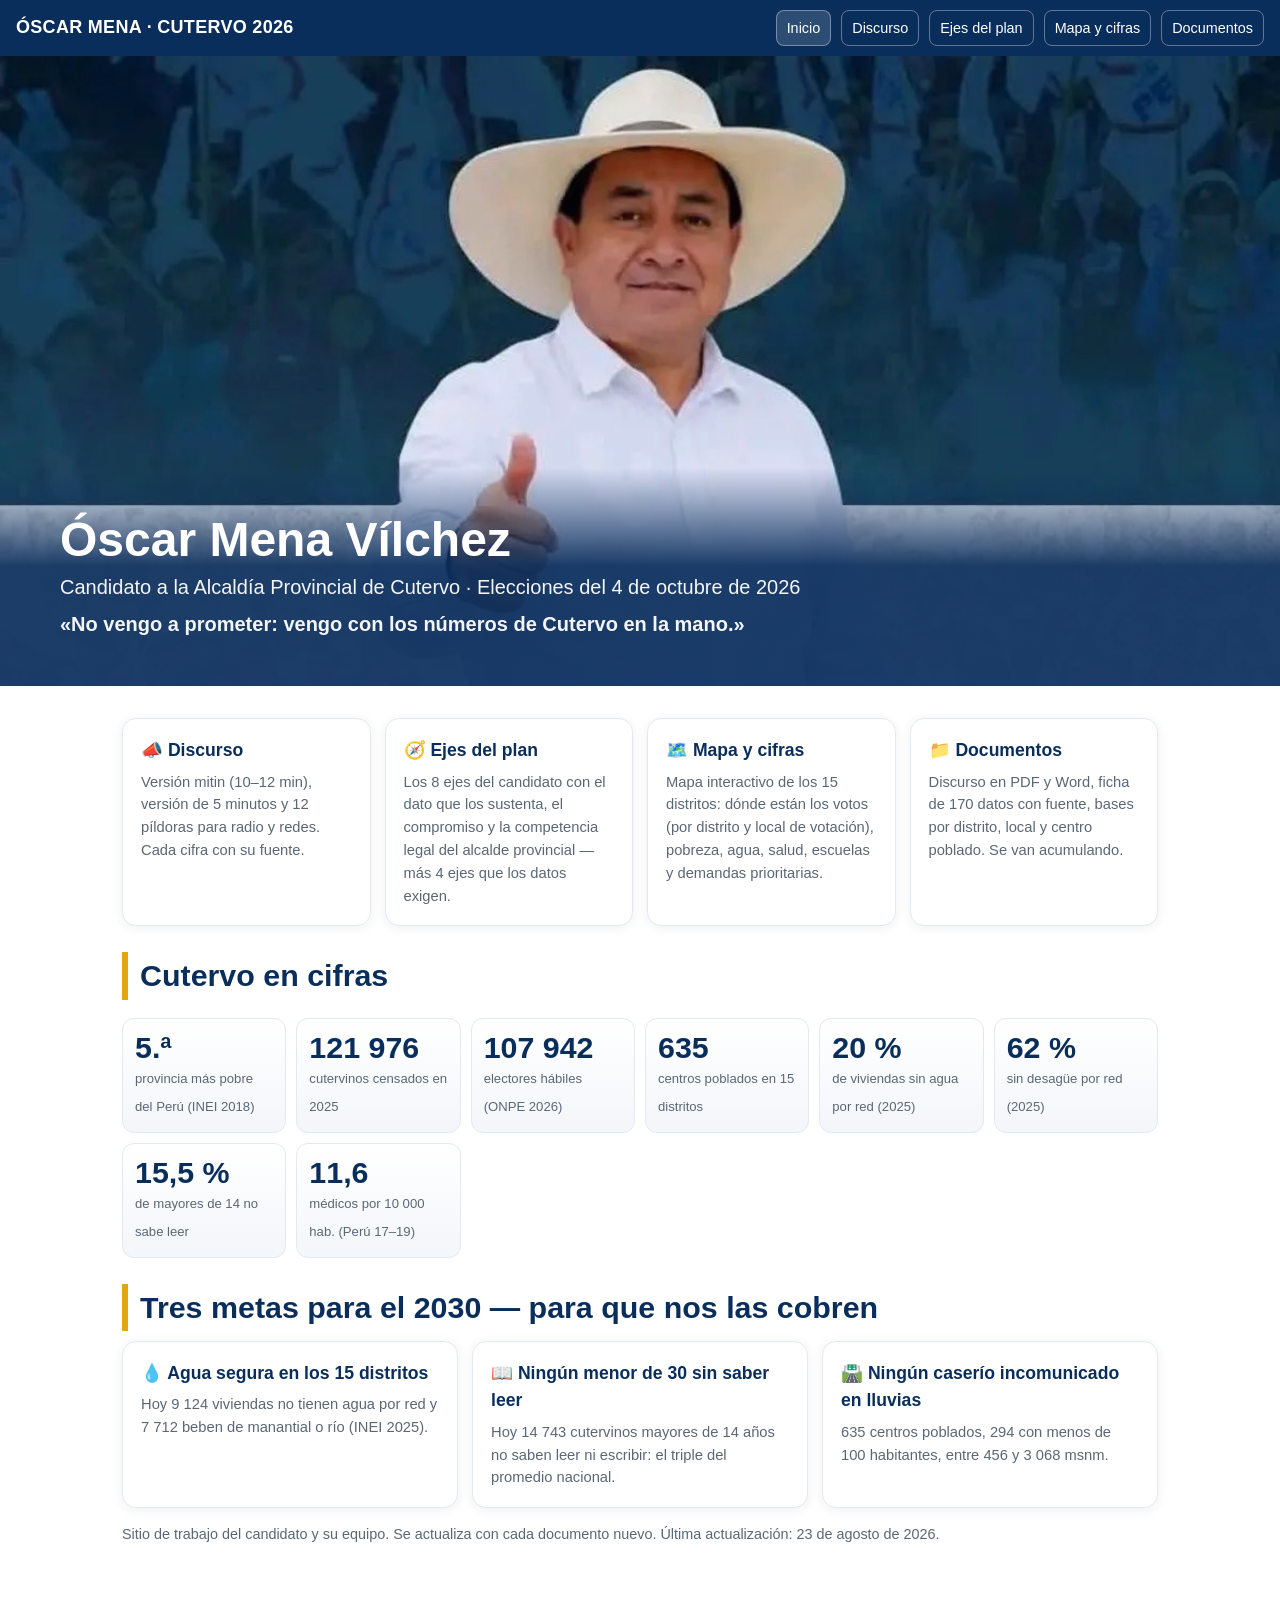
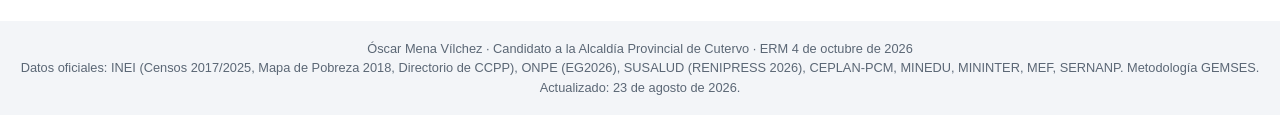
==== index.html @ 87666ab1 "Portal de campaña Óscar Mena · Cutervo 2026: discurso v1, ejes, mapa interactivo por distrito y loca" ====
<!DOCTYPE html><html lang="es"><head><meta charset="utf-8"><meta name="viewport" content="width=device-width, initial-scale=1">
<title>Óscar Mena Vílchez · Alcaldía Provincial de Cutervo 2026</title><meta name="description" content="Portal de campaña con discurso, ejes del plan, mapa interactivo y documentos con datos oficiales de Cutervo."><link rel="stylesheet" href="assets/estilo.css">
<meta property="og:title" content="Óscar Mena Vílchez · Alcaldía Provincial de Cutervo 2026"><meta property="og:image" content="img/oscar_mena_portada.jpg"></head><body><nav class="nav"><a class="brand" href="index.html">ÓSCAR MENA · CUTERVO 2026</a><a class="l on" href="index.html">Inicio</a><a class="l" href="discurso.html">Discurso</a><a class="l" href="ejes.html">Ejes del plan</a><a class="l" href="mapa.html">Mapa y cifras</a><a class="l" href="documentos.html">Documentos</a></nav><section class="hero"><img src="img/oscar_mena_portada.jpg" alt="Óscar Mena Vílchez"><div class="ov"><h1>Óscar Mena Vílchez</h1><p>Candidato a la Alcaldía Provincial de Cutervo · Elecciones del 4 de octubre de 2026</p><p><b>«No vengo a prometer: vengo con los números de Cutervo en la mano.»</b></p></div></section>
<div class="wrap">
<div class="cards">
<a class="card" href="discurso.html"><h3>📣 Discurso</h3><p>Versión mitin (10–12 min), versión de 5 minutos y 12 píldoras para radio y redes. Cada cifra con su fuente.</p></a>
<a class="card" href="ejes.html"><h3>🧭 Ejes del plan</h3><p>Los 8 ejes del candidato con el dato que los sustenta, el compromiso y la competencia legal del alcalde provincial — más 4 ejes que los datos exigen.</p></a>
<a class="card" href="mapa.html"><h3>🗺️ Mapa y cifras</h3><p>Mapa interactivo de los 15 distritos: dónde están los votos (por distrito y local de votación), pobreza, agua, salud, escuelas y demandas prioritarias.</p></a>
<a class="card" href="documentos.html"><h3>📁 Documentos</h3><p>Discurso en PDF y Word, ficha de 170 datos con fuente, bases por distrito, local y centro poblado. Se van acumulando.</p></a>
</div>
<h2 class="sec">Cutervo en cifras</h2>
<div class="kpis"><div class="kpi"><b>5.ª</b><small>provincia más pobre del Perú (INEI 2018)</small></div><div class="kpi"><b>121 976</b><small>cutervinos censados en 2025</small></div><div class="kpi"><b>107 942</b><small>electores hábiles (ONPE 2026)</small></div><div class="kpi"><b>635</b><small>centros poblados en 15 distritos</small></div><div class="kpi"><b>20 %</b><small>de viviendas sin agua por red (2025)</small></div><div class="kpi"><b>62 %</b><small>sin desagüe por red (2025)</small></div><div class="kpi"><b>15,5 %</b><small>de mayores de 14 no sabe leer</small></div><div class="kpi"><b>11,6</b><small>médicos por 10 000 hab. (Perú 17–19)</small></div></div>
<h2 class="sec">Tres metas para el 2030 — para que nos las cobren</h2>
<div class="cards">
<div class="card"><h3>💧 Agua segura en los 15 distritos</h3><p>Hoy 9 124 viviendas no tienen agua por red y 7 712 beben de manantial o río (INEI 2025).</p></div>
<div class="card"><h3>📖 Ningún menor de 30 sin saber leer</h3><p>Hoy 14 743 cutervinos mayores de 14 años no saben leer ni escribir: el triple del promedio nacional.</p></div>
<div class="card"><h3>🛣️ Ningún caserío incomunicado en lluvias</h3><p>635 centros poblados, 294 con menos de 100 habitantes, entre 456 y 3 068 msnm.</p></div>
</div>
<p style="color:var(--muted);font-size:.9rem">Sitio de trabajo del candidato y su equipo. Se actualiza con cada documento nuevo. Última actualización: 23 de agosto de 2026.</p>
</div>
<footer>Óscar Mena Vílchez · Candidato a la Alcaldía Provincial de Cutervo · ERM 4 de octubre de 2026<br>Datos oficiales: INEI (Censos 2017/2025, Mapa de Pobreza 2018, Directorio de CCPP), ONPE (EG2026), SUSALUD (RENIPRESS 2026), CEPLAN-PCM, MINEDU, MININTER, MEF, SERNANP. Metodología GEMSES. Actualizado: 23 de agosto de 2026.</footer></body></html>
---- assets/estilo.css ----
:root{--azul:#0a2e5c;--azul2:#124a8f;--teal:#12a5a5;--oro:#e0a80d;--rojo:#b3261e;--gris:#f3f5f8;--txt:#1b2430;--muted:#5b6775}
*{box-sizing:border-box}html{scroll-behavior:smooth}
body{margin:0;font-family:Segoe UI,Roboto,Helvetica,Arial,sans-serif;color:var(--txt);background:#fff;line-height:1.55;font-size:clamp(15px,1.05vw + 10px,18px)}
a{color:var(--azul2)}
.nav{position:sticky;top:0;z-index:20;background:var(--azul);color:#fff;display:flex;align-items:center;gap:10px;padding:10px 16px;flex-wrap:wrap}
.nav .brand{font-weight:800;letter-spacing:.3px;flex:1;min-width:160px;text-decoration:none;color:#fff}
.nav a.l{color:#fff;text-decoration:none;padding:6px 10px;border-radius:8px;font-size:.9rem;border:1px solid rgba(255,255,255,.35)}
.nav a.l.on,.nav a.l:hover{background:rgba(255,255,255,.15)}
.hero{position:relative;background:var(--azul);color:#fff;overflow:hidden}
.hero img{width:100%;max-height:70vh;object-fit:cover;object-position:top;display:block;opacity:.95}
.hero .ov{position:absolute;inset:auto 0 0 0;background:linear-gradient(180deg,rgba(10,46,92,0),rgba(10,46,92,.92) 45%);padding:clamp(18px,4vw,46px) clamp(16px,5vw,60px)}
.hero h1{margin:0;font-size:clamp(1.6rem,4.5vw,3rem);line-height:1.1}
.hero p{margin:6px 0 0;font-size:clamp(.95rem,1.8vw,1.25rem);opacity:.95}
.wrap{max-width:1100px;margin:0 auto;padding:clamp(14px,3vw,32px)}
.cards{display:grid;grid-template-columns:repeat(auto-fit,minmax(230px,1fr));gap:14px}
.card{background:#fff;border:1px solid #e3e9f1;border-radius:14px;padding:18px;box-shadow:0 2px 12px rgba(10,46,92,.07);text-decoration:none;color:var(--txt);display:block;transition:transform .15s}
.card:hover{transform:translateY(-2px)}
.card h3{margin:0 0 6px;color:var(--azul);font-size:1.1rem}
.card p{margin:0;color:var(--muted);font-size:.92rem}
.kpis{display:grid;grid-template-columns:repeat(auto-fit,minmax(150px,1fr));gap:10px;margin:18px 0}
.kpi{background:linear-gradient(180deg,#fff,#f3f6fa);border:1px solid #e3e9f1;border-radius:12px;padding:12px}
.kpi b{display:block;font-size:clamp(1.3rem,3vw,1.9rem);color:var(--azul);line-height:1.1}
.kpi small{color:var(--muted);font-size:.82rem}
h2.sec{color:var(--azul);font-size:clamp(1.3rem,2.6vw,1.9rem);margin:26px 0 10px;border-left:6px solid var(--oro);padding-left:12px}
.doc p{text-align:justify;margin:0 0 .9em}
.doc h2{color:var(--azul);margin-top:1.6em}
.doc h3{color:var(--azul2);font-size:1rem;margin:1.2em 0 .3em}
.doc blockquote{margin:0 0 1em;padding:8px 14px;border-left:4px solid var(--teal);background:var(--gris);color:var(--muted);font-size:.9rem}
.doc ol{padding-left:1.2em}.doc ol li{margin-bottom:.45em}
.doc .notes{font-size:.85rem;color:var(--muted)}
.btns{display:flex;gap:10px;flex-wrap:wrap;margin:10px 0 18px}
.btn{display:inline-block;background:var(--azul2);color:#fff;text-decoration:none;padding:9px 14px;border-radius:10px;font-weight:600;font-size:.92rem}
.btn.o{background:#fff;color:var(--azul2);border:2px solid var(--azul2)}
.btn.g{background:var(--oro);color:#1b2430}
footer{background:var(--gris);color:var(--muted);font-size:.8rem;padding:18px;text-align:center;margin-top:30px;line-height:1.5}
table.t{width:100%;border-collapse:collapse;font-size:.88rem}
table.t th,table.t td{padding:7px 8px;border-bottom:1px solid #e6eaf0;text-align:left;vertical-align:top}
table.t th{background:#f0f4f9;color:var(--azul)}
.tablewrap{overflow-x:auto;-webkit-overflow-scrolling:touch}
/* ejes */
.eje{scroll-margin-top:70px;border-radius:16px;padding:clamp(16px,3vw,30px);margin:14px 0;color:#fff;background:linear-gradient(135deg,var(--azul),var(--azul2));box-shadow:0 6px 22px rgba(10,46,92,.18)}
.eje.alt{background:linear-gradient(135deg,#0b6b6b,var(--teal))}
.eje.nuevo{background:linear-gradient(135deg,#6b4a00,var(--oro));color:#1b2430}
.eje .n{font-size:.85rem;opacity:.85;letter-spacing:2px;text-transform:uppercase}
.eje h2{margin:4px 0 10px;font-size:clamp(1.25rem,3vw,1.9rem);line-height:1.15}
.eje .grid{display:grid;grid-template-columns:repeat(auto-fit,minmax(240px,1fr));gap:12px}
.eje .box{background:rgba(255,255,255,.14);border-radius:12px;padding:12px}
.eje.nuevo .box{background:rgba(255,255,255,.55)}
.eje .box b{display:block;font-size:.8rem;text-transform:uppercase;letter-spacing:1px;opacity:.85;margin-bottom:4px}
.eje .dato{font-size:clamp(1.1rem,2.4vw,1.5rem);font-weight:800;line-height:1.2}
.eje small{opacity:.85}
.toc{display:flex;gap:6px;flex-wrap:wrap;margin:8px 0 16px}
.toc a{font-size:.82rem;text-decoration:none;background:var(--gris);color:var(--azul);padding:5px 9px;border-radius:999px;border:1px solid #e3e9f1}
@media print{.nav,.btns{display:none}.eje{box-shadow:none;page-break-inside:avoid;-webkit-print-color-adjust:exact;print-color-adjust:exact}}
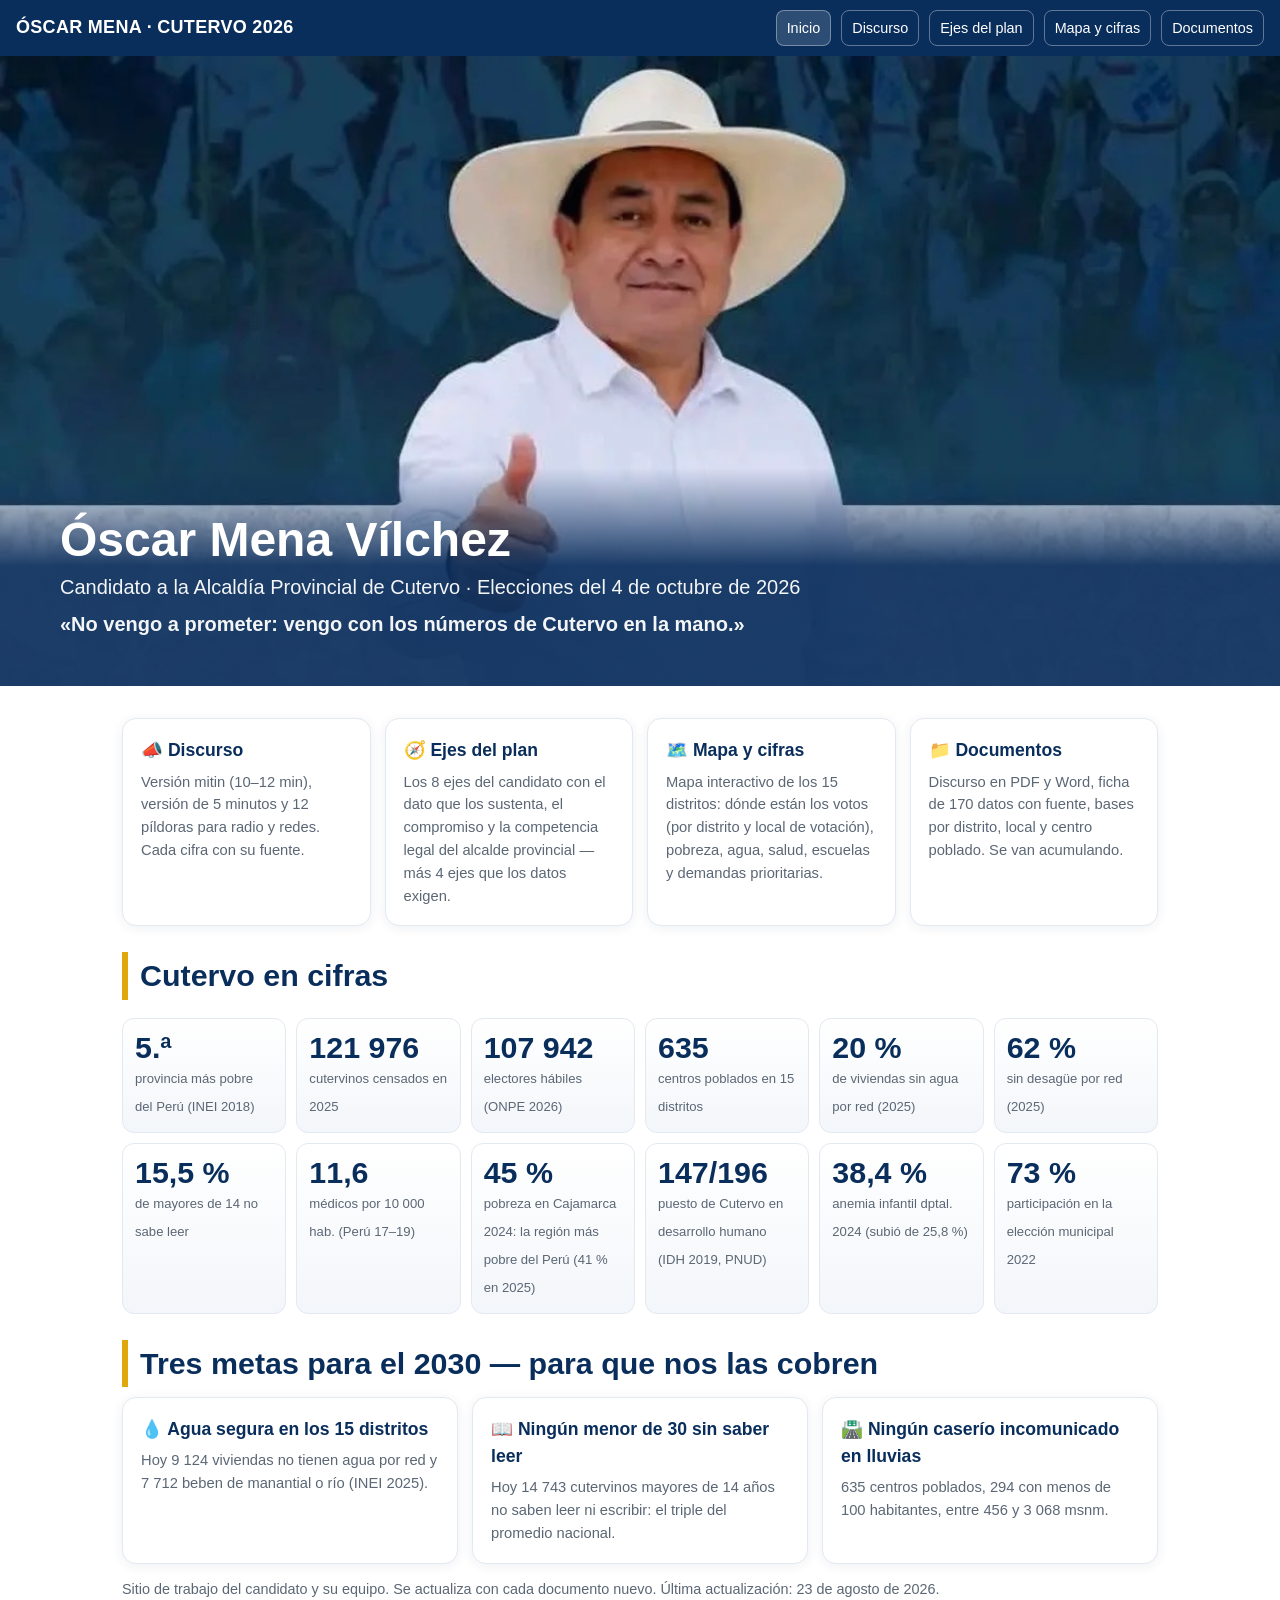
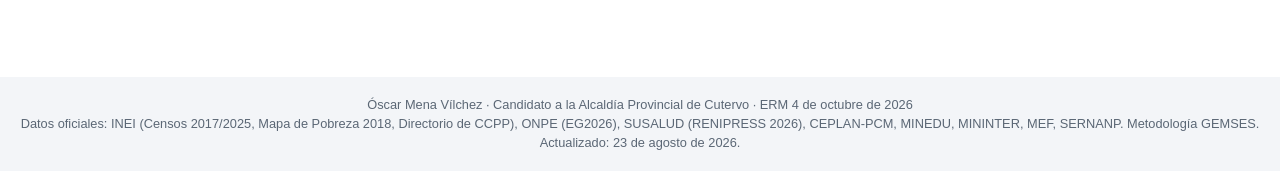
==== commit c12fa95e: "Datos nuevos: pobreza Cajamarca 2024 (45%, region mas pobre) y 2025 (41%), IDH 2019 por distrito en " ====
--- a/index.html
+++ b/index.html
@@ -9,7 +9,7 @@
 <a class="card" href="documentos.html"><h3>📁 Documentos</h3><p>Discurso en PDF y Word, ficha de 170 datos con fuente, bases por distrito, local y centro poblado. Se van acumulando.</p></a>
 </div>
 <h2 class="sec">Cutervo en cifras</h2>
-<div class="kpis"><div class="kpi"><b>5.ª</b><small>provincia más pobre del Perú (INEI 2018)</small></div><div class="kpi"><b>121 976</b><small>cutervinos censados en 2025</small></div><div class="kpi"><b>107 942</b><small>electores hábiles (ONPE 2026)</small></div><div class="kpi"><b>635</b><small>centros poblados en 15 distritos</small></div><div class="kpi"><b>20 %</b><small>de viviendas sin agua por red (2025)</small></div><div class="kpi"><b>62 %</b><small>sin desagüe por red (2025)</small></div><div class="kpi"><b>15,5 %</b><small>de mayores de 14 no sabe leer</small></div><div class="kpi"><b>11,6</b><small>médicos por 10 000 hab. (Perú 17–19)</small></div></div>
+<div class="kpis"><div class="kpi"><b>5.ª</b><small>provincia más pobre del Perú (INEI 2018)</small></div><div class="kpi"><b>121 976</b><small>cutervinos censados en 2025</small></div><div class="kpi"><b>107 942</b><small>electores hábiles (ONPE 2026)</small></div><div class="kpi"><b>635</b><small>centros poblados en 15 distritos</small></div><div class="kpi"><b>20 %</b><small>de viviendas sin agua por red (2025)</small></div><div class="kpi"><b>62 %</b><small>sin desagüe por red (2025)</small></div><div class="kpi"><b>15,5 %</b><small>de mayores de 14 no sabe leer</small></div><div class="kpi"><b>11,6</b><small>médicos por 10 000 hab. (Perú 17–19)</small></div><div class="kpi"><b>45 %</b><small>pobreza en Cajamarca 2024: la región más pobre del Perú (41 % en 2025)</small></div><div class="kpi"><b>147/196</b><small>puesto de Cutervo en desarrollo humano (IDH 2019, PNUD)</small></div><div class="kpi"><b>38,4 %</b><small>anemia infantil dptal. 2024 (subió de 25,8 %)</small></div><div class="kpi"><b>73 %</b><small>participación en la elección municipal 2022</small></div></div>
 <h2 class="sec">Tres metas para el 2030 — para que nos las cobren</h2>
 <div class="cards">
 <div class="card"><h3>💧 Agua segura en los 15 distritos</h3><p>Hoy 9 124 viviendas no tienen agua por red y 7 712 beben de manantial o río (INEI 2025).</p></div>
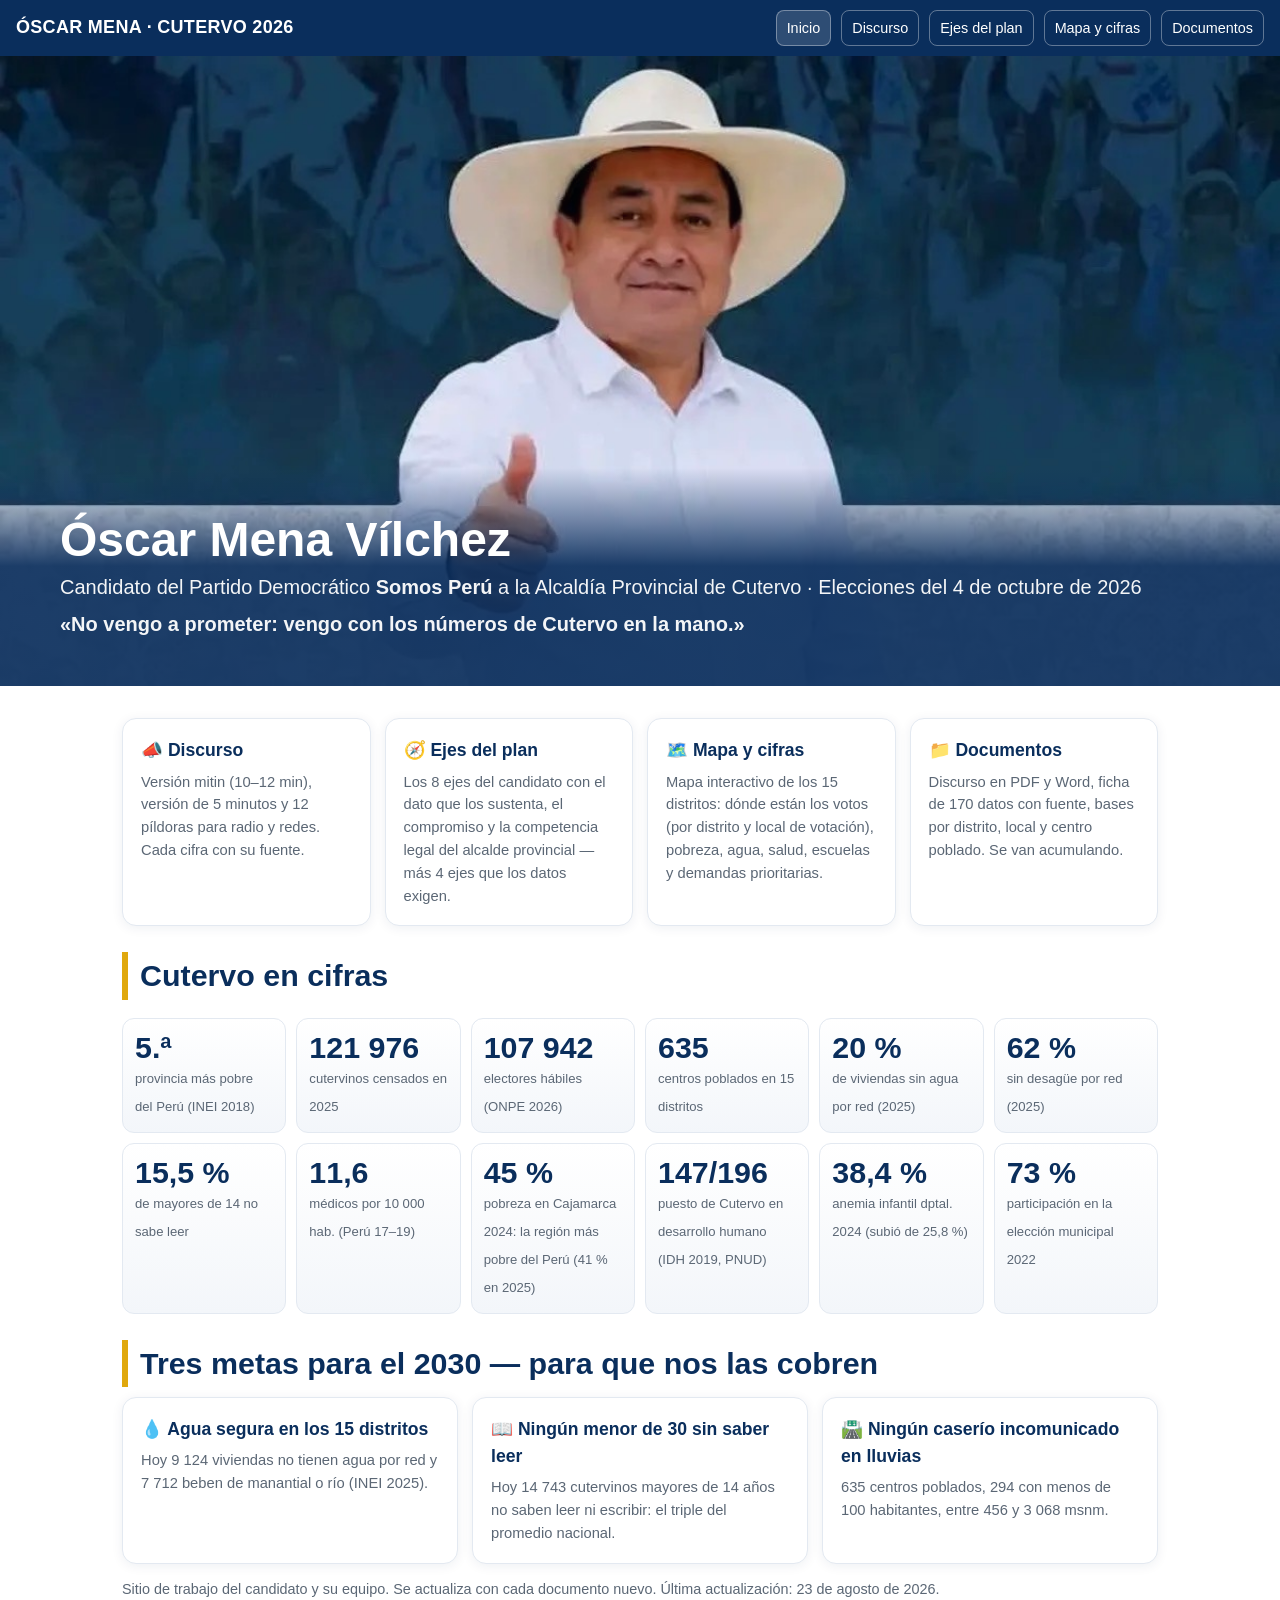
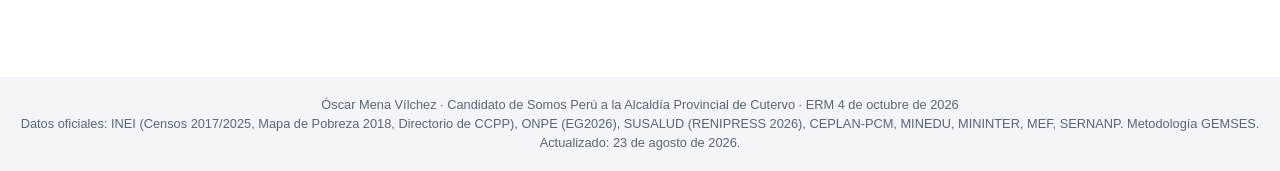
==== commit d3ebf33e: "Partido confirmado: Somos Peru en portada, footer, discurso (web/PDF/Word) y llamado al voto (marca " ====
--- a/index.html
+++ b/index.html
@@ -1,6 +1,6 @@
 <!DOCTYPE html><html lang="es"><head><meta charset="utf-8"><meta name="viewport" content="width=device-width, initial-scale=1">
 <title>Óscar Mena Vílchez · Alcaldía Provincial de Cutervo 2026</title><meta name="description" content="Portal de campaña con discurso, ejes del plan, mapa interactivo y documentos con datos oficiales de Cutervo."><link rel="stylesheet" href="assets/estilo.css">
-<meta property="og:title" content="Óscar Mena Vílchez · Alcaldía Provincial de Cutervo 2026"><meta property="og:image" content="img/oscar_mena_portada.jpg"></head><body><nav class="nav"><a class="brand" href="index.html">ÓSCAR MENA · CUTERVO 2026</a><a class="l on" href="index.html">Inicio</a><a class="l" href="discurso.html">Discurso</a><a class="l" href="ejes.html">Ejes del plan</a><a class="l" href="mapa.html">Mapa y cifras</a><a class="l" href="documentos.html">Documentos</a></nav><section class="hero"><img src="img/oscar_mena_portada.jpg" alt="Óscar Mena Vílchez"><div class="ov"><h1>Óscar Mena Vílchez</h1><p>Candidato a la Alcaldía Provincial de Cutervo · Elecciones del 4 de octubre de 2026</p><p><b>«No vengo a prometer: vengo con los números de Cutervo en la mano.»</b></p></div></section>
+<meta property="og:title" content="Óscar Mena Vílchez · Alcaldía Provincial de Cutervo 2026"><meta property="og:image" content="img/oscar_mena_portada.jpg"></head><body><nav class="nav"><a class="brand" href="index.html">ÓSCAR MENA · CUTERVO 2026</a><a class="l on" href="index.html">Inicio</a><a class="l" href="discurso.html">Discurso</a><a class="l" href="ejes.html">Ejes del plan</a><a class="l" href="mapa.html">Mapa y cifras</a><a class="l" href="documentos.html">Documentos</a></nav><section class="hero"><img src="img/oscar_mena_portada.jpg" alt="Óscar Mena Vílchez"><div class="ov"><h1>Óscar Mena Vílchez</h1><p>Candidato del Partido Democrático <b>Somos Perú</b> a la Alcaldía Provincial de Cutervo · Elecciones del 4 de octubre de 2026</p><p><b>«No vengo a prometer: vengo con los números de Cutervo en la mano.»</b></p></div></section>
 <div class="wrap">
 <div class="cards">
 <a class="card" href="discurso.html"><h3>📣 Discurso</h3><p>Versión mitin (10–12 min), versión de 5 minutos y 12 píldoras para radio y redes. Cada cifra con su fuente.</p></a>
@@ -18,4 +18,4 @@
 </div>
 <p style="color:var(--muted);font-size:.9rem">Sitio de trabajo del candidato y su equipo. Se actualiza con cada documento nuevo. Última actualización: 23 de agosto de 2026.</p>
 </div>
-<footer>Óscar Mena Vílchez · Candidato a la Alcaldía Provincial de Cutervo · ERM 4 de octubre de 2026<br>Datos oficiales: INEI (Censos 2017/2025, Mapa de Pobreza 2018, Directorio de CCPP), ONPE (EG2026), SUSALUD (RENIPRESS 2026), CEPLAN-PCM, MINEDU, MININTER, MEF, SERNANP. Metodología GEMSES. Actualizado: 23 de agosto de 2026.</footer></body></html>+<footer>Óscar Mena Vílchez · Candidato de Somos Perú a la Alcaldía Provincial de Cutervo · ERM 4 de octubre de 2026<br>Datos oficiales: INEI (Censos 2017/2025, Mapa de Pobreza 2018, Directorio de CCPP), ONPE (EG2026), SUSALUD (RENIPRESS 2026), CEPLAN-PCM, MINEDU, MININTER, MEF, SERNANP. Metodología GEMSES. Actualizado: 23 de agosto de 2026.</footer></body></html>
